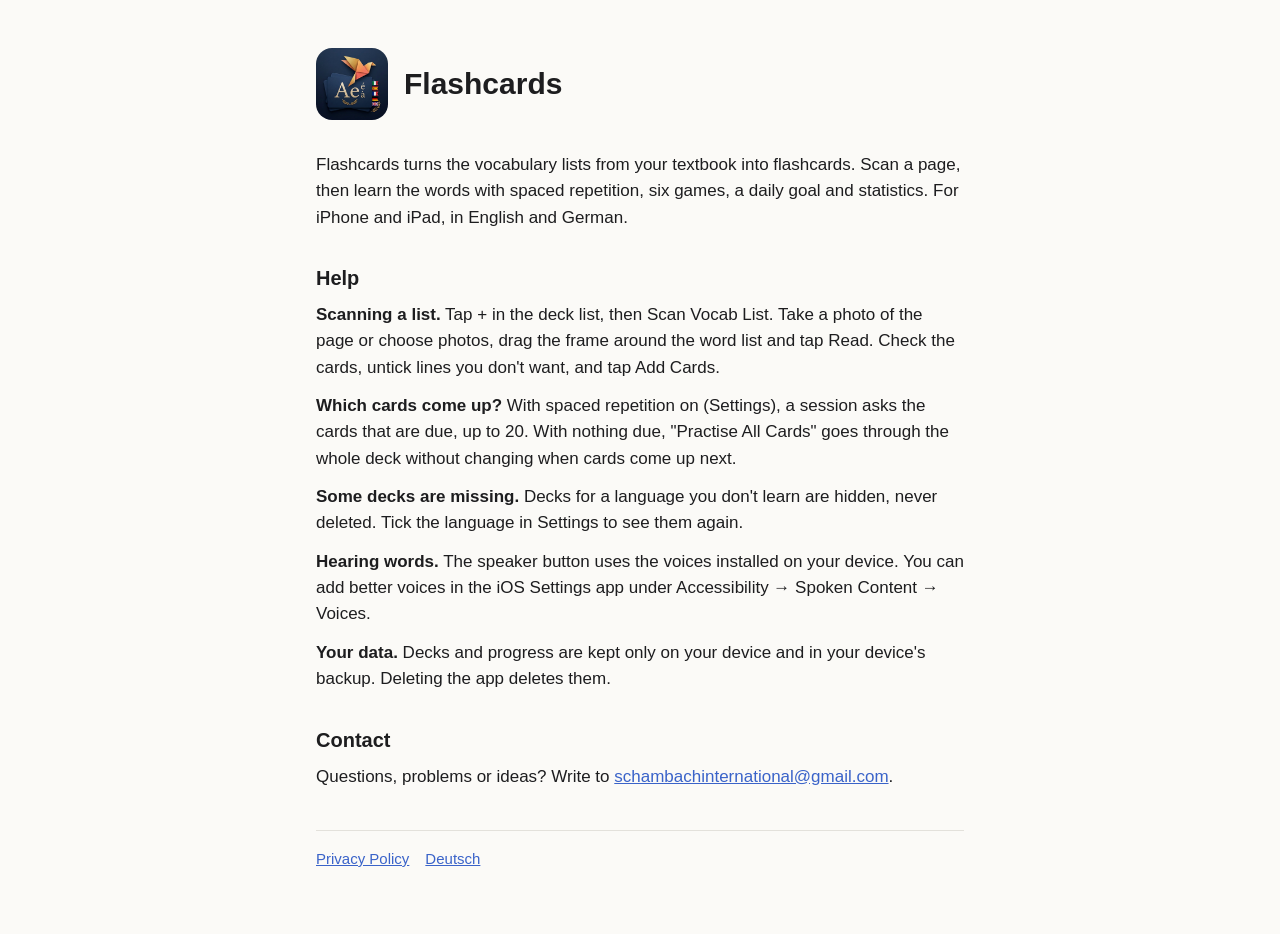
==== index.html @ 63c77fa2 "Support page and privacy policy for Flashcards (English and German) Co-Authored-By: Claude Opus 5.5 " ====
<!doctype html>
<html lang="en">
<head>
<meta charset="utf-8">
<meta name="viewport" content="width=device-width, initial-scale=1">
<title>Flashcards – Support</title>
<link rel="stylesheet" href="style.css">
</head>
<body>
<main>
<header><img src="icon.png" alt=""><h1>Flashcards</h1></header>

<p>Flashcards turns the vocabulary lists from your textbook into flashcards. Scan a page, then
learn the words with spaced repetition, six games, a daily goal and statistics. For iPhone and
iPad, in English and German.</p>

<h2>Help</h2>
<p><strong>Scanning a list.</strong> Tap + in the deck list, then Scan Vocab List. Take a photo
of the page or choose photos, drag the frame around the word list and tap Read. Check the cards,
untick lines you don't want, and tap Add Cards.</p>
<p><strong>Which cards come up?</strong> With spaced repetition on (Settings), a session asks the
cards that are due, up to 20. With nothing due, "Practise All Cards" goes through the whole deck
without changing when cards come up next.</p>
<p><strong>Some decks are missing.</strong> Decks for a language you don't learn are hidden, never
deleted. Tick the language in Settings to see them again.</p>
<p><strong>Hearing words.</strong> The speaker button uses the voices installed on your device. You
can add better voices in the iOS Settings app under Accessibility → Spoken Content → Voices.</p>
<p><strong>Your data.</strong> Decks and progress are kept only on your device and in your
device's backup. Deleting the app deletes them.</p>

<h2>Contact</h2>
<p>Questions, problems or ideas? Write to
<a href="mailto:schambachinternational@gmail.com">schambachinternational@gmail.com</a>.</p>

<nav><a href="privacy.html">Privacy Policy</a><a href="de.html">Deutsch</a></nav>
</main>
</body>
</html>
---- style.css ----
:root { --bg: #fbfaf7; --text: #1d1d1f; --muted: #6e6e73; --accent: #3a63c9; --line: #e3e1db; }
@media (prefers-color-scheme: dark) {
  :root { --bg: #161618; --text: #f2f2f4; --muted: #a1a1a6; --accent: #8fb0ff; --line: #333336; }
}
* { box-sizing: border-box; }
body { margin: 0; background: var(--bg); color: var(--text);
  font: 17px/1.55 -apple-system, BlinkMacSystemFont, "Segoe UI", Helvetica, Arial, sans-serif; }
main { max-width: 680px; margin: 0 auto; padding: 48px 16px 64px; }
header { display: flex; align-items: center; gap: 16px; margin-bottom: 32px; }
header img { width: 72px; height: 72px; border-radius: 16px; }
h1 { font-size: 30px; margin: 0; line-height: 1.2; }
h2 { font-size: 20px; margin: 32px 0 8px; }
p, li { margin: 0 0 12px; }
a { color: var(--accent); }
.muted { color: var(--muted); font-size: 15px; }
nav { border-top: 1px solid var(--line); margin-top: 40px; padding-top: 16px; font-size: 15px; }
nav a { margin-right: 16px; }
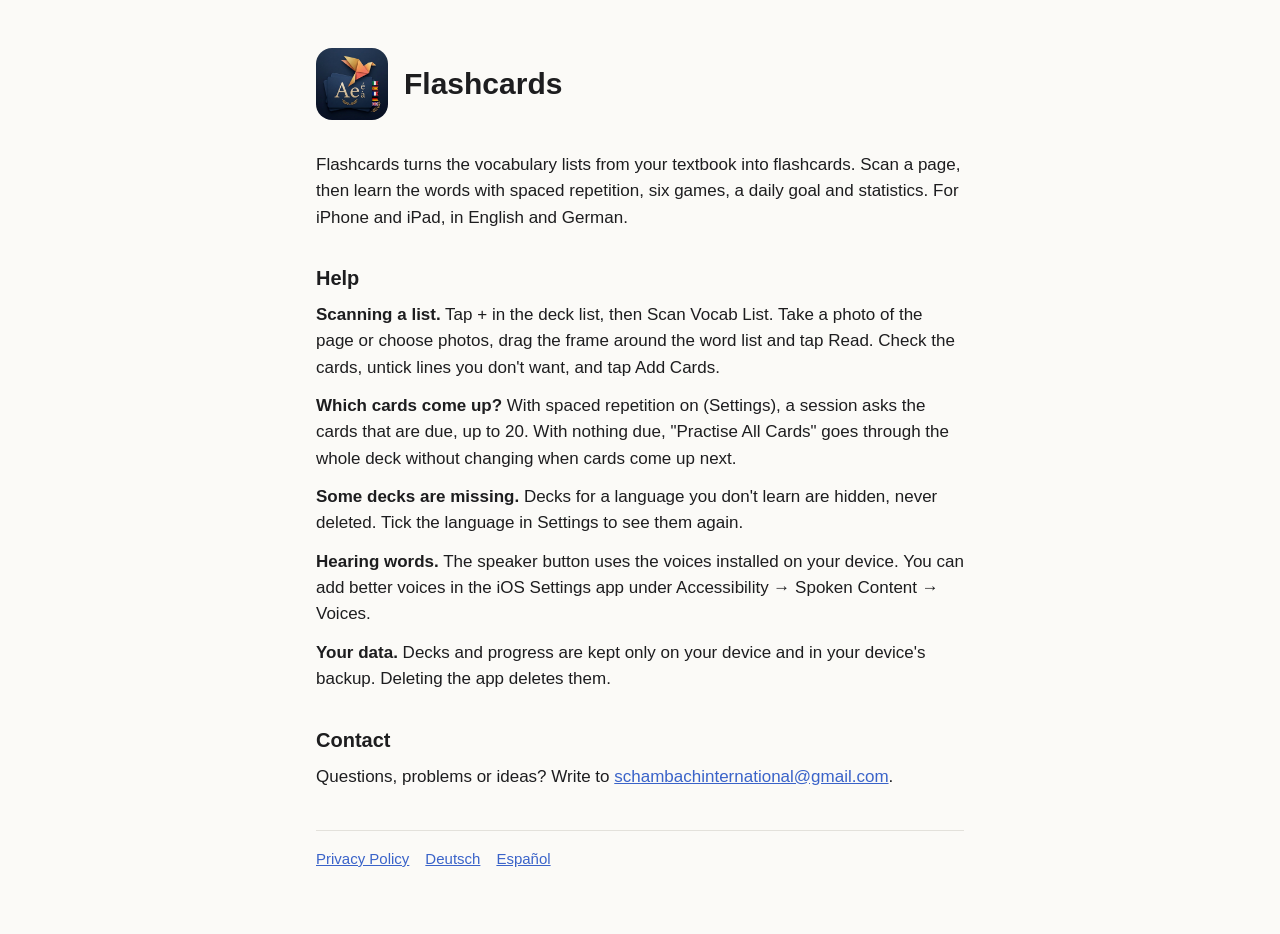
==== commit b219166e: "Add Spanish support page and privacy policy Co-Authored-By: Claude Opus 5.5 <noreply@anthropic.com>" ====
--- a/index.html
+++ b/index.html
@@ -32,7 +32,7 @@
 <p>Questions, problems or ideas? Write to
 <a href="mailto:schambachinternational@gmail.com">schambachinternational@gmail.com</a>.</p>
 
-<nav><a href="privacy.html">Privacy Policy</a><a href="de.html">Deutsch</a></nav>
+<nav><a href="privacy.html">Privacy Policy</a><a href="de.html">Deutsch</a><a href="es.html">Español</a></nav>
 </main>
 </body>
 </html>
